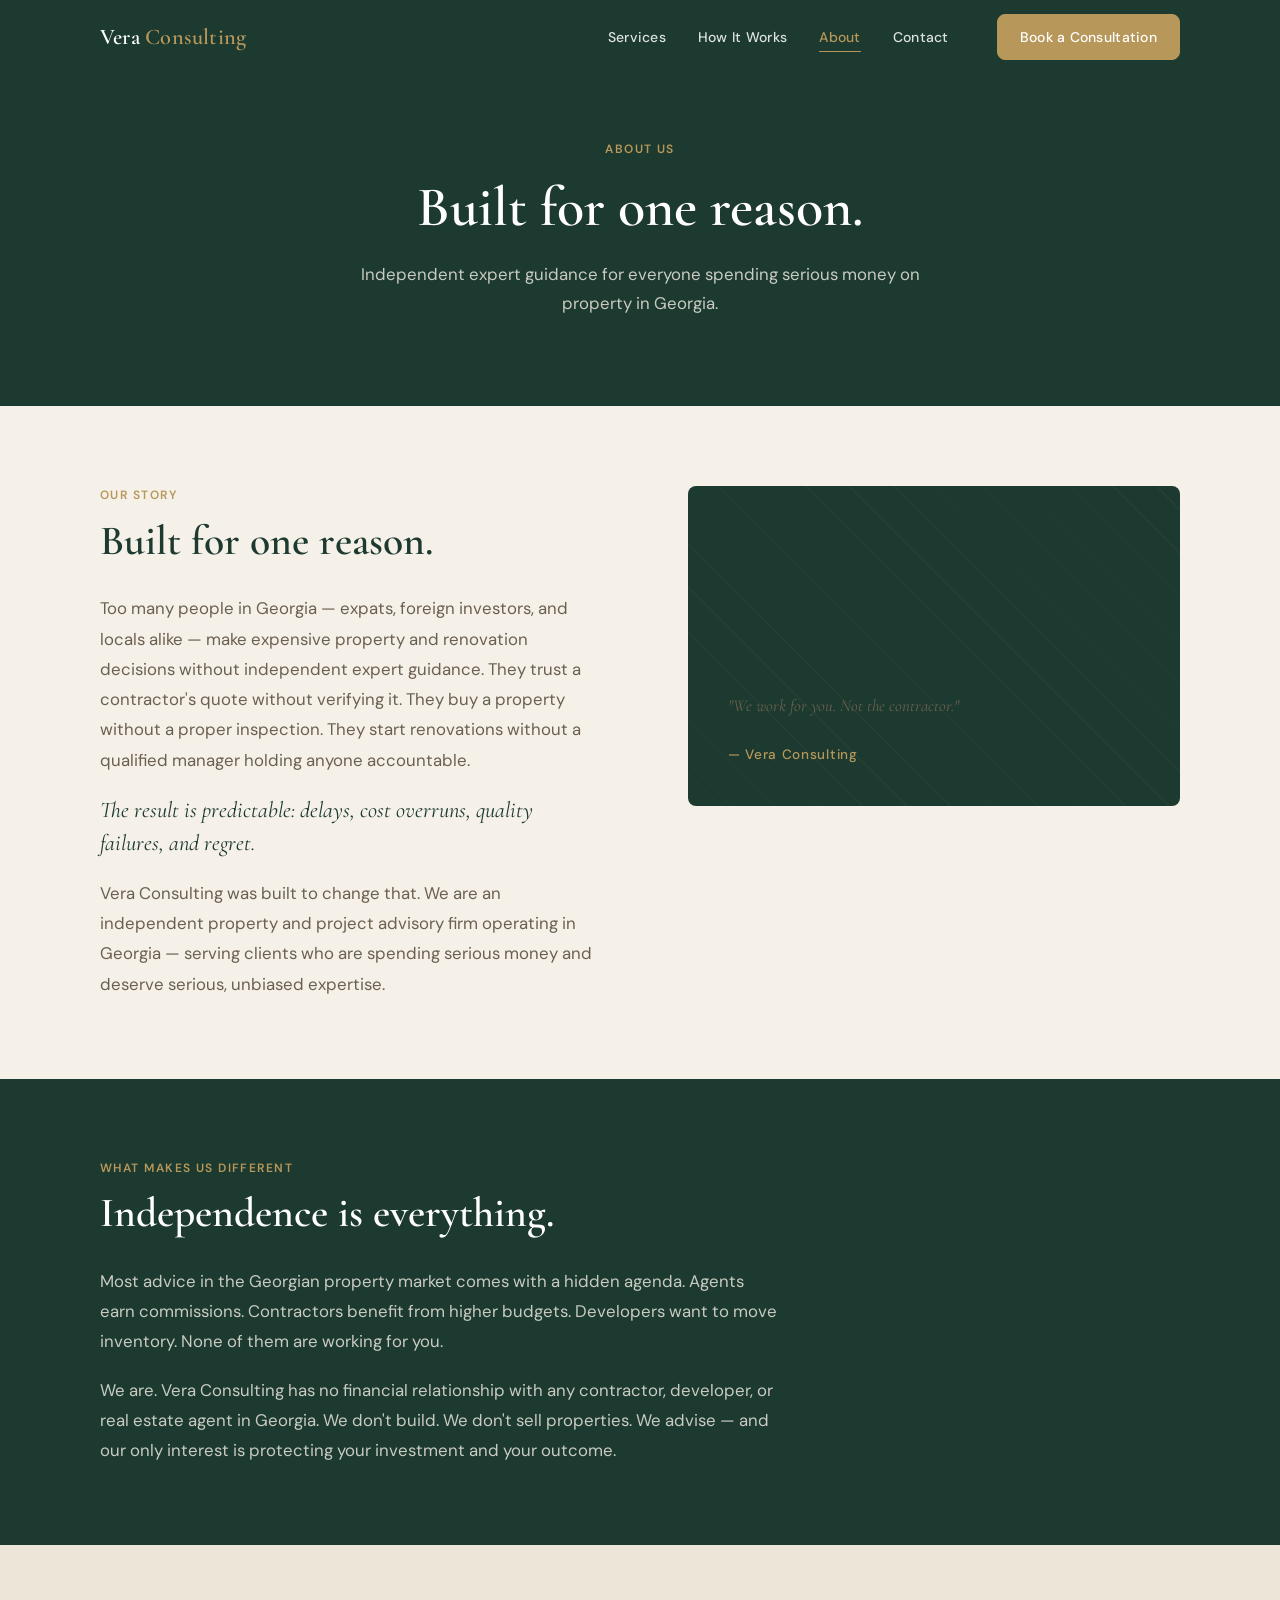
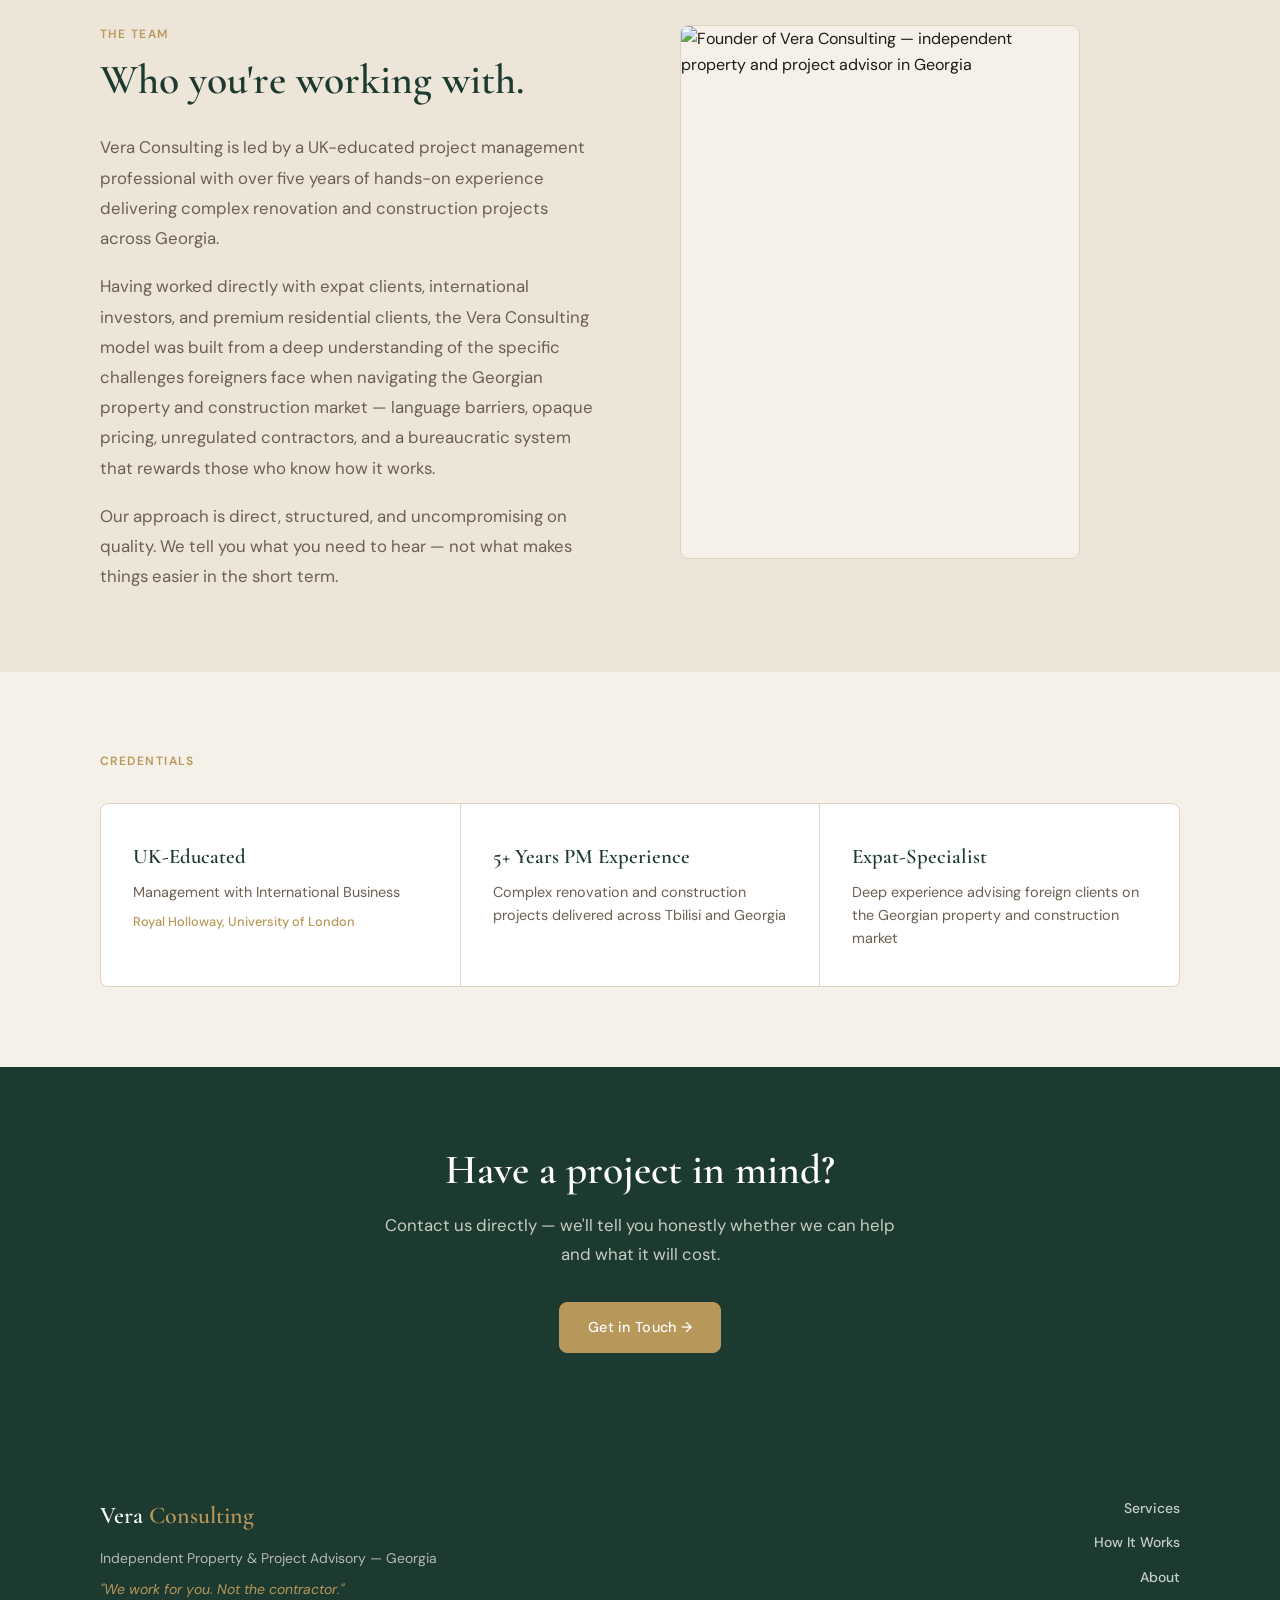
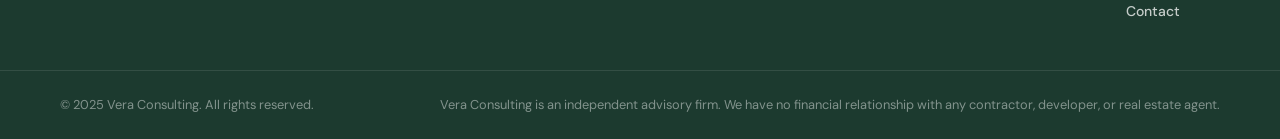
==== about.html @ 8b82d1dd "Initial build — Vera Consulting website Complete 5-page static site: homepage, services, how it work" ====
<!DOCTYPE html>
<html lang="en">
<head>
  <meta charset="UTF-8" />
  <meta name="viewport" content="width=device-width, initial-scale=1.0" />
  <title>About Vera Consulting | Independent Property Advisors in Tbilisi</title>
  <meta name="description" content="UK-educated project management professionals. 5+ years experience in Georgia. Fully independent — no contractor relationships, no hidden agendas." />

  <link rel="preconnect" href="https://fonts.googleapis.com" />
  <link rel="preconnect" href="https://fonts.gstatic.com" crossorigin />
  <link href="https://fonts.googleapis.com/css2?family=Cormorant+Garamond:ital,wght@0,400;0,600;0,700;1,400;1,600&family=DM+Sans:wght@300;400;500;600;700&display=swap" rel="stylesheet" />

  <script src="https://unpkg.com/lucide@latest/dist/umd/lucide.min.js" defer></script>

  <link rel="stylesheet" href="css/reset.css" />
  <link rel="stylesheet" href="css/variables.css" />
  <link rel="stylesheet" href="css/global.css" />
  <link rel="stylesheet" href="css/components.css" />
  <link rel="stylesheet" href="css/pages/about.css" />

  <style>
    .fade-up {
      opacity: 0;
      transform: translateY(24px);
      transition: opacity 0.6s ease, transform 0.6s ease;
    }
    .fade-up.visible {
      opacity: 1;
      transform: translateY(0);
    }
  </style>
</head>
<body>

  <!-- ═══ NAVIGATION ═══════════════════════════════════ -->
  <nav class="nav nav--solid" id="nav" aria-label="Main navigation">
    <div class="nav-inner">
      <a href="index.html" class="nav-brand">Vera <span>Consulting</span></a>
      <ul class="nav-links">
        <li><a href="services.html">Services</a></li>
        <li><a href="how-it-works.html">How It Works</a></li>
        <li><a href="about.html" class="active">About</a></li>
        <li><a href="contact.html">Contact</a></li>
      </ul>
      <a href="contact.html" class="btn btn-gold nav-cta">Book a Consultation</a>
      <button class="nav-hamburger" id="navToggle" aria-label="Open menu" aria-expanded="false" aria-controls="navMobile">
        <span></span><span></span><span></span>
      </button>
    </div>
  </nav>

  <div class="nav-mobile" id="navMobile">
    <nav class="nav-mobile-links">
      <a href="services.html">Services</a>
      <a href="how-it-works.html">How It Works</a>
      <a href="about.html" class="active">About</a>
      <a href="contact.html">Contact</a>
    </nav>
    <div class="nav-mobile-footer">
      <a href="contact.html" class="btn btn-gold">Book a Consultation</a>
      <a href="https://wa.me/995595400404?text=Hi%2C%20I%27m%20interested%20in%20a%20Vera%20Consulting%20service%20for%20a%20property%20in%20Georgia."
         class="nav-mobile-whatsapp" target="_blank" rel="noopener noreferrer">
        <i data-lucide="message-circle" width="18" height="18"></i>
        Message on WhatsApp
      </a>
    </div>
  </div>

  <main>

    <!-- ═══ PAGE HERO ════════════════════════════════════ -->
    <section class="page-hero" aria-labelledby="page-title">
      <div class="container">
        <span class="section-label section-label--center">About Us</span>
        <h1 id="page-title">Built for one reason.</h1>
        <p>
          Independent expert guidance for everyone spending serious money on property in Georgia.
        </p>
      </div>
    </section>

    <!-- ═══ OPENING ══════════════════════════════════════ -->
    <section class="about-opening" aria-labelledby="opening-heading">
      <div class="container">
        <div class="about-opening-inner">

          <div class="fade-up">
            <span class="section-label">Our Story</span>
            <h2 id="opening-heading">Built for one reason.</h2>
            <p>
              Too many people in Georgia — expats, foreign investors, and locals alike — make expensive
              property and renovation decisions without independent expert guidance. They trust a
              contractor's quote without verifying it. They buy a property without a proper inspection.
              They start renovations without a qualified manager holding anyone accountable.
            </p>
            <p class="standout">
              The result is predictable: delays, cost overruns, quality failures, and regret.
            </p>
            <p>
              Vera Consulting was built to change that. We are an independent property and project advisory
              firm operating in Georgia — serving clients who are spending serious money and deserve
              serious, unbiased expertise.
            </p>
          </div>

          <div class="fade-up">
            <div class="about-quote-block">
              <blockquote class="about-quote">
                <p class="about-quote-text">"We work for you. Not the contractor."</p>
                <cite class="about-quote-cite">— Vera Consulting</cite>
              </blockquote>
            </div>
          </div>

        </div>
      </div>
    </section>

    <!-- ═══ INDEPENDENCE ══════════════════════════════════ -->
    <section class="about-independence" aria-labelledby="independence-heading">
      <div class="container">
        <span class="section-label">What Makes Us Different</span>
        <h2 id="independence-heading">Independence is everything.</h2>
        <p>
          Most advice in the Georgian property market comes with a hidden agenda. Agents earn commissions.
          Contractors benefit from higher budgets. Developers want to move inventory. None of them are
          working for you.
        </p>
        <p>
          We are. Vera Consulting has no financial relationship with any contractor, developer, or real
          estate agent in Georgia. We don't build. We don't sell properties. We advise — and our only
          interest is protecting your investment and your outcome.
        </p>
      </div>
    </section>

    <!-- ═══ FOUNDER ═══════════════════════════════════════ -->
    <section class="about-founder" aria-labelledby="founder-heading">
      <div class="container">
        <div class="about-founder-inner">

          <div class="fade-up">
            <span class="section-label">The Team</span>
            <h2 id="founder-heading">Who you're working with.</h2>
            <p>
              Vera Consulting is led by a UK-educated project management professional with over five
              years of hands-on experience delivering complex renovation and construction projects
              across Georgia.
            </p>
            <p>
              Having worked directly with expat clients, international investors, and premium residential
              clients, the Vera Consulting model was built from a deep understanding of the specific
              challenges foreigners face when navigating the Georgian property and construction market —
              language barriers, opaque pricing, unregulated contractors, and a bureaucratic system that
              rewards those who know how it works.
            </p>
            <p>
              Our approach is direct, structured, and uncompromising on quality. We tell you what you
              need to hear — not what makes things easier in the short term.
            </p>
          </div>

          <div class="fade-up">
            <div class="founder-photo">
              <img
                src="images/founder.jpg"
                alt="Founder of Vera Consulting — independent property and project advisor in Georgia"
                loading="lazy"
              />
            </div>
          </div>

        </div>
      </div>
    </section>

    <!-- ═══ CREDENTIALS ═══════════════════════════════════ -->
    <section class="credentials" aria-labelledby="credentials-heading">
      <div class="container">
        <span class="section-label section-label--spaced">Credentials</span>

        <div class="credentials-grid fade-up">

          <div class="credential-item">
            <div class="credential-label">UK-Educated</div>
            <div class="credential-detail">Management with International Business</div>
            <div class="credential-sub">Royal Holloway, University of London</div>
          </div>

          <div class="credential-item">
            <div class="credential-label">5+ Years PM Experience</div>
            <div class="credential-detail">Complex renovation and construction projects delivered across Tbilisi and Georgia</div>
          </div>

          <div class="credential-item">
            <div class="credential-label">Expat-Specialist</div>
            <div class="credential-detail">Deep experience advising foreign clients on the Georgian property and construction market</div>
          </div>

        </div>
      </div>
    </section>

    <!-- ═══ CTA ═══════════════════════════════════════════ -->
    <section class="cta-section" aria-labelledby="about-cta-heading">
      <div class="container">
        <h2 id="about-cta-heading">Have a project in mind?</h2>
        <p>
          Contact us directly — we'll tell you honestly whether we can help and what it will cost.
        </p>
        <a href="contact.html" class="btn btn-gold">Get in Touch →</a>
      </div>
    </section>

  </main>

  <footer class="footer">
    <div class="footer-inner">
      <div class="footer-brand">
        <div class="footer-logo">Vera <span>Consulting</span></div>
        <p>Independent Property &amp; Project Advisory — Georgia</p>
        <p class="footer-tagline">"We work for you. Not the contractor."</p>
      </div>
      <nav class="footer-nav" aria-label="Footer navigation">
        <a href="services.html">Services</a>
        <a href="how-it-works.html">How It Works</a>
        <a href="about.html">About</a>
        <a href="contact.html">Contact</a>
      </nav>
    </div>
    <div class="footer-bottom">
      <p>© 2025 Vera Consulting. All rights reserved.</p>
      <p>Vera Consulting is an independent advisory firm. We have no financial relationship with any contractor, developer, or real estate agent.</p>
    </div>
  </footer>

  <script src="js/nav.js"></script>
  <script src="js/main.js"></script>
  <script>if (typeof lucide !== 'undefined') lucide.createIcons();</script>
</body>
</html>
---- css/variables.css ----
:root {
  /* Colors */
  --green:       #1C3A2F;
  --green-light: #2d5a44;
  --gold:        #B8975A;
  --gold-light:  #d4b07a;
  --cream:       #F5F0E8;
  --cream-dark:  #ede6d8;
  --text:        #1A1A1A;
  --text-muted:  #6b6050;
  --border:      #ddd5c4;
  --white:       #ffffff;

  /* Typography */
  --font-display: 'Cormorant Garamond', Georgia, serif;
  --font-body:    'DM Sans', sans-serif;

  /* Sizing */
  --max-width: 1200px;
  --section-padding-mobile: 48px 0;
  --section-padding-desktop: 80px 0;

  /* Transitions */
  --transition: 0.25s ease;

  /* Border radius */
  --radius: 8px;
  --radius-sm: 4px;
}
---- css/global.css ----
body {
  font-family: var(--font-body);
  font-weight: 400;
  font-size: 16px;
  color: var(--text);
  background-color: var(--cream);
}

/* ─── Typography ─────────────────────────────── */

h1, h2, h3, h4 {
  font-family: var(--font-display);
  font-weight: 600;
  line-height: 1.15;
  color: var(--green);
}

h1 { font-size: clamp(2.2rem, 5vw, 3.5rem); }
h2 { font-size: clamp(1.8rem, 3.5vw, 2.6rem); }
h3 { font-size: clamp(1.3rem, 2.5vw, 1.7rem); }
h4 { font-size: 1.15rem; }

p {
  font-family: var(--font-body);
  font-size: 1rem;
  line-height: 1.75;
  color: var(--text);
}

.text-muted {
  color: var(--text-muted);
}

.display-italic {
  font-family: var(--font-display);
  font-style: italic;
  font-weight: 400;
}

/* ─── Layout ─────────────────────────────────── */

.container {
  width: 100%;
  max-width: var(--max-width);
  margin: 0 auto;
  padding: 0 20px;
}

@media (min-width: 768px) {
  .container {
    padding: 0 40px;
  }
}

@media (min-width: 1280px) {
  .container {
    padding: 0 60px;
  }
}

.section {
  padding: var(--section-padding-mobile);
}

@media (min-width: 1024px) {
  .section {
    padding: var(--section-padding-desktop);
  }
}

.section--green {
  background-color: var(--green);
}

.section--green h2,
.section--green h3,
.section--green h4 {
  color: var(--white);
}

.section--green p {
  color: rgba(245, 240, 232, 0.85);
}

.section--cream-dark {
  background-color: var(--cream-dark);
}

/* ─── Section headings ───────────────────────── */

.section-label {
  font-family: var(--font-body);
  font-size: 0.75rem;
  font-weight: 600;
  letter-spacing: 0.12em;
  text-transform: uppercase;
  color: var(--gold);
  margin-bottom: 12px;
  display: block;
}

.section-label--center {
  text-align: center;
  margin-bottom: 16px;
}

.page-hero-note {
  margin-top: 16px;
  font-size: 0.875rem;
  color: rgba(245, 240, 232, 0.5);
  font-style: italic;
}

.price-suffix {
  font-size: 1rem;
  font-weight: 400;
  color: var(--text-muted);
}

.section-label--spaced {
  margin-bottom: 32px;
}

.card-single {
  max-width: 640px;
}

.section-heading {
  margin-bottom: 16px;
}

.section-subheading {
  font-size: 1.05rem;
  color: var(--text-muted);
  max-width: 620px;
  margin-bottom: 40px;
  line-height: 1.75;
}

.section-heading + .section-subheading {
  margin-top: 12px;
}

/* ─── Utilities ──────────────────────────────── */

.text-center { text-align: center; }
.text-center .section-subheading { margin-left: auto; margin-right: auto; }

.gold-line {
  display: block;
  width: 36px;
  height: 2px;
  background: var(--gold);
  margin-bottom: 20px;
}

.visually-hidden {
  position: absolute;
  width: 1px;
  height: 1px;
  padding: 0;
  margin: -1px;
  overflow: hidden;
  clip: rect(0, 0, 0, 0);
  white-space: nowrap;
  border: 0;
}

/* ─── Text links ─────────────────────────────── */

.text-link {
  font-family: var(--font-body);
  font-weight: 500;
  font-size: 0.95rem;
  color: var(--gold);
  display: inline-flex;
  align-items: center;
  gap: 6px;
  transition: color var(--transition), gap var(--transition);
}

.text-link:hover {
  color: var(--gold-light);
  gap: 10px;
}
---- css/components.css ----
/* ════════════════════════════════════════════════
   COMPONENTS.CSS
   Nav · Footer · Buttons · Cards
   ════════════════════════════════════════════════ */

/* ─── Buttons ────────────────────────────────── */

.btn {
  display: inline-flex;
  align-items: center;
  justify-content: center;
  gap: 8px;
  font-family: var(--font-body);
  font-weight: 500;
  font-size: 0.9rem;
  letter-spacing: 0.02em;
  padding: 13px 28px;
  border-radius: var(--radius);
  border: 1.5px solid transparent;
  transition: background var(--transition), color var(--transition),
              border-color var(--transition), transform var(--transition);
  white-space: nowrap;
  cursor: pointer;
  text-decoration: none;
}

.btn:active {
  transform: translateY(1px);
}

/* Gold / Primary */
.btn-gold {
  background: var(--gold);
  color: var(--white);
  border-color: var(--gold);
}

.btn-gold:hover {
  background: var(--gold-light);
  border-color: var(--gold-light);
}

/* Ghost (outline) */
.btn-ghost {
  background: transparent;
  color: var(--gold);
  border-color: var(--gold);
}

.btn-ghost:hover {
  background: var(--gold);
  color: var(--white);
}

/* Dark green */
.btn-dark {
  background: var(--green);
  color: var(--white);
  border-color: var(--green);
}

.btn-dark:hover {
  background: var(--green-light);
  border-color: var(--green-light);
}

/* Ghost on dark backgrounds */
.btn-ghost-light {
  background: transparent;
  color: var(--white);
  border-color: rgba(255, 255, 255, 0.5);
}

.btn-ghost-light:hover {
  background: rgba(255, 255, 255, 0.1);
  border-color: var(--white);
}

/* ─── Navigation ─────────────────────────────── */

.nav {
  position: fixed;
  top: 0;
  left: 0;
  right: 0;
  z-index: 1000;
  transition: background var(--transition), box-shadow var(--transition),
              padding var(--transition);
  padding: 24px 0;
}

.nav.scrolled {
  background: var(--green);
  box-shadow: 0 2px 20px rgba(0, 0, 0, 0.15);
  padding: 14px 0;
}

.nav.nav--solid {
  background: var(--green);
  padding: 14px 0;
}

.nav-inner {
  max-width: var(--max-width);
  margin: 0 auto;
  padding: 0 20px;
  display: flex;
  align-items: center;
  gap: 32px;
}

@media (min-width: 768px) {
  .nav-inner {
    padding: 0 40px;
  }
}

@media (min-width: 1280px) {
  .nav-inner {
    padding: 0 60px;
  }
}

.nav-brand {
  font-family: var(--font-display);
  font-weight: 600;
  font-size: 1.4rem;
  color: var(--white);
  letter-spacing: 0.01em;
  flex-shrink: 0;
  text-decoration: none;
}

.nav-brand span {
  color: var(--gold);
}

.nav-links {
  display: none;
  align-items: center;
  gap: 32px;
  margin-left: auto;
}

@media (min-width: 1024px) {
  .nav-links {
    display: flex;
  }
}

.nav-links a {
  font-family: var(--font-body);
  font-size: 0.875rem;
  font-weight: 500;
  color: rgba(255, 255, 255, 0.85);
  text-decoration: none;
  letter-spacing: 0.02em;
  transition: color var(--transition);
  padding: 4px 0;
  position: relative;
}

.nav-links a::after {
  content: '';
  position: absolute;
  bottom: -2px;
  left: 0;
  right: 0;
  height: 1px;
  background: var(--gold);
  transform: scaleX(0);
  transition: transform var(--transition);
}

.nav-links a:hover,
.nav-links a.active {
  color: var(--white);
}

.nav-links a:hover::after,
.nav-links a.active::after {
  transform: scaleX(1);
}

.nav-links a.active {
  color: var(--gold);
}

.nav-cta {
  display: none;
  margin-left: 16px;
  flex-shrink: 0;
  font-size: 0.875rem;
  padding: 11px 22px;
}

@media (min-width: 1024px) {
  .nav-cta {
    display: inline-flex;
  }
}

/* Hamburger */
.nav-hamburger {
  display: flex;
  flex-direction: column;
  justify-content: center;
  gap: 5px;
  width: 36px;
  height: 36px;
  margin-left: auto;
  padding: 4px;
  cursor: pointer;
  background: none;
  border: none;
}

@media (min-width: 1024px) {
  .nav-hamburger {
    display: none;
  }
}

.nav-hamburger span {
  display: block;
  width: 22px;
  height: 1.5px;
  background: var(--white);
  border-radius: 2px;
  transition: transform var(--transition), opacity var(--transition);
}

.nav-hamburger.open span:nth-child(1) {
  transform: translateY(6.5px) rotate(45deg);
}

.nav-hamburger.open span:nth-child(2) {
  opacity: 0;
}

.nav-hamburger.open span:nth-child(3) {
  transform: translateY(-6.5px) rotate(-45deg);
}

/* Mobile overlay */
.nav-mobile {
  display: flex;
  flex-direction: column;
  position: fixed;
  inset: 0;
  background: var(--green);
  z-index: 999;
  padding: 100px 40px 60px;
  transform: translateX(100%);
  transition: transform 0.35s cubic-bezier(0.4, 0, 0.2, 1);
  overflow-y: auto;
}

.nav-mobile.open {
  transform: translateX(0);
}

.nav-mobile-links {
  display: flex;
  flex-direction: column;
  gap: 8px;
}

.nav-mobile-links a {
  font-family: var(--font-display);
  font-size: 2rem;
  font-weight: 600;
  color: var(--white);
  padding: 12px 0;
  border-bottom: 1px solid rgba(255, 255, 255, 0.1);
  text-decoration: none;
  transition: color var(--transition);
}

.nav-mobile-links a:hover,
.nav-mobile-links a.active {
  color: var(--gold);
}

.nav-mobile-footer {
  margin-top: auto;
  padding-top: 40px;
}

.nav-mobile-footer .btn {
  width: 100%;
  justify-content: center;
  font-size: 1rem;
  padding: 16px 28px;
}

.nav-mobile-whatsapp {
  margin-top: 16px;
  display: flex;
  align-items: center;
  gap: 10px;
  color: rgba(255, 255, 255, 0.7);
  font-size: 0.9rem;
  transition: color var(--transition);
}

.nav-mobile-whatsapp:hover {
  color: var(--white);
}

/* ─── Footer ─────────────────────────────────── */

.footer {
  background: var(--green);
  color: var(--white);
}

.footer-inner {
  max-width: var(--max-width);
  margin: 0 auto;
  padding: 56px 20px 40px;
  display: flex;
  flex-direction: column;
  gap: 40px;
}

@media (min-width: 768px) {
  .footer-inner {
    padding: 64px 40px 48px;
    flex-direction: row;
    justify-content: space-between;
    align-items: flex-start;
  }
}

@media (min-width: 1280px) {
  .footer-inner {
    padding: 64px 60px 48px;
  }
}

.footer-logo {
  font-family: var(--font-display);
  font-weight: 600;
  font-size: 1.5rem;
  color: var(--white);
  margin-bottom: 12px;
}

.footer-logo span {
  color: var(--gold);
}

.footer-brand p {
  color: rgba(245, 240, 232, 0.7);
  font-size: 0.875rem;
  line-height: 1.6;
}

.footer-tagline {
  margin-top: 8px;
  font-style: italic;
  color: var(--gold) !important;
}

.footer-nav {
  display: flex;
  flex-direction: column;
  gap: 12px;
}

@media (min-width: 768px) {
  .footer-nav {
    align-items: flex-end;
  }
}

.footer-nav a {
  font-size: 0.875rem;
  font-weight: 500;
  color: rgba(255, 255, 255, 0.75);
  text-decoration: none;
  transition: color var(--transition);
}

.footer-nav a:hover {
  color: var(--gold);
}

.footer-bottom {
  border-top: 1px solid rgba(255, 255, 255, 0.1);
  padding: 20px;
  text-align: center;
  display: flex;
  flex-direction: column;
  gap: 8px;
}

@media (min-width: 768px) {
  .footer-bottom {
    padding: 24px 40px;
    flex-direction: row;
    justify-content: space-between;
    text-align: left;
  }
}

@media (min-width: 1280px) {
  .footer-bottom {
    padding: 24px 60px;
  }
}

.footer-bottom p {
  font-size: 0.8rem;
  color: rgba(255, 255, 255, 0.45);
  line-height: 1.5;
}

/* ─── Cards ──────────────────────────────────── */

.card {
  background: var(--white);
  border-radius: var(--radius);
  padding: 32px;
  border: 1px solid var(--border);
}

.card--cream {
  background: var(--cream);
}

.card--cream-dark {
  background: var(--cream-dark);
}

.card-gold-bar {
  display: block;
  width: 36px;
  height: 3px;
  background: var(--gold);
  margin-bottom: 24px;
}

/* Pillar cards */
.pillar-card {
  padding: 32px 0;
}

.pillar-card h3 {
  font-size: 1.2rem;
  margin-bottom: 12px;
}

.pillar-card p {
  font-size: 0.95rem;
  color: var(--text-muted);
  line-height: 1.7;
}

/* Service cards */
.service-card {
  background: var(--white);
  border-radius: var(--radius);
  padding: 32px;
  border: 1px solid var(--border);
  display: flex;
  flex-direction: column;
  transition: box-shadow var(--transition), transform var(--transition);
}

.service-card:hover {
  box-shadow: 0 8px 32px rgba(28, 58, 47, 0.08);
  transform: translateY(-2px);
}

.service-card-badge {
  display: inline-block;
  font-size: 0.7rem;
  font-weight: 600;
  letter-spacing: 0.08em;
  text-transform: uppercase;
  color: var(--gold);
  border: 1px solid var(--gold);
  border-radius: 100px;
  padding: 3px 10px;
  margin-bottom: 16px;
  align-self: flex-start;
}

.service-card-price {
  font-family: var(--font-display);
  font-size: 1.5rem;
  font-weight: 600;
  color: var(--green);
  margin: 8px 0 16px;
}

.service-card-delivery {
  margin-top: 20px;
  padding-top: 20px;
  border-top: 1px solid var(--border);
  font-size: 0.82rem;
  color: var(--text-muted);
  display: flex;
  align-items: flex-start;
  gap: 8px;
}

.service-card-delivery svg {
  flex-shrink: 0;
  margin-top: 1px;
}

/* Who we serve cards */
.serve-card {
  background: var(--cream);
  border-radius: var(--radius);
  padding: 32px;
  border-top: 3px solid var(--gold);
}

.serve-card h3 {
  color: var(--green);
  font-size: 1.2rem;
  margin-bottom: 12px;
}

.serve-card p {
  font-size: 0.95rem;
  color: var(--text-muted);
  line-height: 1.75;
}

/* Commitment cards */
.commitment-card {
  padding: 32px;
  background: rgba(255, 255, 255, 0.06);
  border-radius: var(--radius);
  border: 1px solid rgba(255, 255, 255, 0.1);
}

.commitment-card h3 {
  color: var(--white);
  font-size: 1.2rem;
  margin-bottom: 10px;
}

.commitment-card p {
  color: rgba(245, 240, 232, 0.75);
  font-size: 0.9rem;
  line-height: 1.7;
}

/* Grid layouts for cards */
.cards-grid {
  display: grid;
  grid-template-columns: 1fr;
  gap: 24px;
}

@media (min-width: 768px) {
  .cards-grid--2 {
    grid-template-columns: repeat(2, 1fr);
  }
  .cards-grid--3 {
    grid-template-columns: repeat(2, 1fr);
  }
}

@media (min-width: 1024px) {
  .cards-grid--3 {
    grid-template-columns: repeat(3, 1fr);
  }
}

/* ─── CTA Section ────────────────────────────── */

.cta-section {
  background: var(--green);
  padding: var(--section-padding-mobile);
  text-align: center;
}

@media (min-width: 1024px) {
  .cta-section {
    padding: var(--section-padding-desktop);
  }
}

.cta-section h2 {
  color: var(--white);
  margin-bottom: 16px;
}

.cta-section p {
  color: rgba(245, 240, 232, 0.8);
  max-width: 520px;
  margin: 0 auto 32px;
  font-size: 1.05rem;
}

/* ─── Page hero (inner pages) ────────────────── */

.page-hero {
  background: var(--green);
  padding: 120px 0 72px;
  text-align: center;
}

@media (min-width: 1024px) {
  .page-hero {
    padding: 140px 0 88px;
  }
}

.page-hero h1 {
  color: var(--white);
  margin-bottom: 20px;
  max-width: 700px;
  margin-left: auto;
  margin-right: auto;
}

.page-hero p {
  color: rgba(245, 240, 232, 0.8);
  max-width: 600px;
  margin: 0 auto;
  font-size: 1.05rem;
  line-height: 1.75;
}

.page-hero p + p {
  margin-top: 14px;
}

/* ─── Icon wrapper ───────────────────────────── */

.icon-wrap {
  display: inline-flex;
  align-items: center;
  justify-content: center;
  width: 44px;
  height: 44px;
  border-radius: 50%;
  background: rgba(184, 151, 90, 0.1);
  margin-bottom: 20px;
  color: var(--gold);
  flex-shrink: 0;
}

/* ─── Step teaser row ────────────────────────── */

.steps-row {
  display: flex;
  flex-direction: column;
  gap: 32px;
}

@media (min-width: 768px) {
  .steps-row {
    flex-direction: row;
    gap: 0;
  }
}

.step-item {
  flex: 1;
  text-align: center;
  padding: 0 20px;
  position: relative;
}

@media (min-width: 768px) {
  .step-item:not(:last-child)::after {
    content: '';
    position: absolute;
    top: 22px;
    right: 0;
    width: 1px;
    height: 40px;
    background: var(--border);
  }
}

.step-num {
  font-family: var(--font-display);
  font-size: 3rem;
  font-weight: 400;
  color: var(--gold);
  line-height: 1;
  margin-bottom: 12px;
  display: block;
}

.step-label {
  font-size: 0.875rem;
  font-weight: 500;
  color: var(--green);
}
---- css/pages/about.css ----
/* ─── Opening section ────────────────────────── */

.about-opening {
  padding: var(--section-padding-mobile);
  background: var(--cream);
}

@media (min-width: 1024px) {
  .about-opening {
    padding: var(--section-padding-desktop);
  }
}

.about-opening-inner {
  display: grid;
  grid-template-columns: 1fr;
  gap: 48px;
  align-items: start;
}

@media (min-width: 1024px) {
  .about-opening-inner {
    grid-template-columns: 1fr 1fr;
    gap: 96px;
  }
}

.about-opening h2 {
  margin-bottom: 28px;
}

.about-opening p {
  color: var(--text-muted);
  font-size: 1.05rem;
  line-height: 1.8;
}

.about-opening p + p {
  margin-top: 18px;
}

.about-opening p.standout {
  font-family: var(--font-display);
  font-size: 1.4rem;
  font-style: italic;
  color: var(--green);
  line-height: 1.5;
}

/* ─── Opening quote block ────────────────────── */

.about-quote-block {
  background: var(--green);
  border-radius: var(--radius);
  padding: 40px;
  height: 100%;
  min-height: 320px;
  display: flex;
  flex-direction: column;
  justify-content: flex-end;
  position: relative;
  overflow: hidden;
}

.about-quote-block::before {
  content: '';
  position: absolute;
  inset: 0;
  background-image: repeating-linear-gradient(
    45deg,
    transparent,
    transparent 30px,
    rgba(184, 151, 90, 0.06) 30px,
    rgba(184, 151, 90, 0.06) 31px
  );
  pointer-events: none;
}

.about-quote {
  position: relative;
  z-index: 1;
}

.about-quote-text {
  font-family: var(--font-display);
  font-style: italic;
  font-size: 1.5rem;
  color: var(--white);
  line-height: 1.5;
  margin-bottom: 20px;
}

.about-quote-cite {
  font-family: var(--font-body);
  font-size: 0.85rem;
  color: var(--gold);
  font-style: normal;
  font-weight: 500;
  letter-spacing: 0.05em;
}

/* ─── Independence section ───────────────────── */

.about-independence {
  padding: var(--section-padding-mobile);
  background: var(--green);
}

@media (min-width: 1024px) {
  .about-independence {
    padding: var(--section-padding-desktop);
  }
}

.about-independence h2 {
  color: var(--white);
  max-width: 640px;
  margin-bottom: 28px;
}

.about-independence p {
  color: rgba(245, 240, 232, 0.8);
  font-size: 1.05rem;
  line-height: 1.8;
  max-width: 680px;
}

.about-independence p + p {
  margin-top: 18px;
}

/* ─── Founder section ────────────────────────── */

.about-founder {
  padding: var(--section-padding-mobile);
  background: var(--cream-dark);
}

@media (min-width: 1024px) {
  .about-founder {
    padding: var(--section-padding-desktop);
  }
}

.about-founder-inner {
  display: grid;
  grid-template-columns: 1fr;
  gap: 48px;
  align-items: start;
}

@media (min-width: 1024px) {
  .about-founder-inner {
    grid-template-columns: 1fr 1fr;
    gap: 80px;
  }
}

.about-founder h2 {
  margin-bottom: 28px;
}

.about-founder p {
  color: var(--text-muted);
  font-size: 1.05rem;
  line-height: 1.8;
}

.about-founder p + p {
  margin-top: 18px;
}

.founder-photo {
  aspect-ratio: 3 / 4;
  border-radius: var(--radius);
  overflow: hidden;
  background: var(--cream);
  border: 1px solid var(--border);
  display: flex;
  align-items: center;
  justify-content: center;
  max-width: 400px;
}

.founder-photo img {
  width: 100%;
  height: 100%;
  object-fit: cover;
}

.founder-photo-placeholder {
  display: flex;
  flex-direction: column;
  align-items: center;
  gap: 12px;
  color: var(--text-muted);
  text-align: center;
  padding: 40px;
}

.founder-photo-placeholder svg {
  opacity: 0.3;
}

.founder-photo-placeholder span {
  font-size: 0.85rem;
  opacity: 0.6;
}

/* ─── Credentials bar ────────────────────────── */

.credentials {
  padding: var(--section-padding-mobile);
  background: var(--cream);
}

@media (min-width: 1024px) {
  .credentials {
    padding: var(--section-padding-desktop);
  }
}

.credentials-grid {
  display: grid;
  grid-template-columns: 1fr;
  gap: 1px;
  background: var(--border);
  border: 1px solid var(--border);
  border-radius: var(--radius);
  overflow: hidden;
}

@media (min-width: 768px) {
  .credentials-grid {
    grid-template-columns: repeat(3, 1fr);
  }
}

.credential-item {
  background: var(--white);
  padding: 36px 32px;
  display: flex;
  flex-direction: column;
  gap: 8px;
}

.credential-label {
  font-family: var(--font-display);
  font-size: 1.3rem;
  font-weight: 600;
  color: var(--green);
}

.credential-detail {
  font-size: 0.9rem;
  color: var(--text-muted);
  line-height: 1.6;
}

.credential-sub {
  font-size: 0.8rem;
  color: var(--gold);
  font-weight: 500;
}
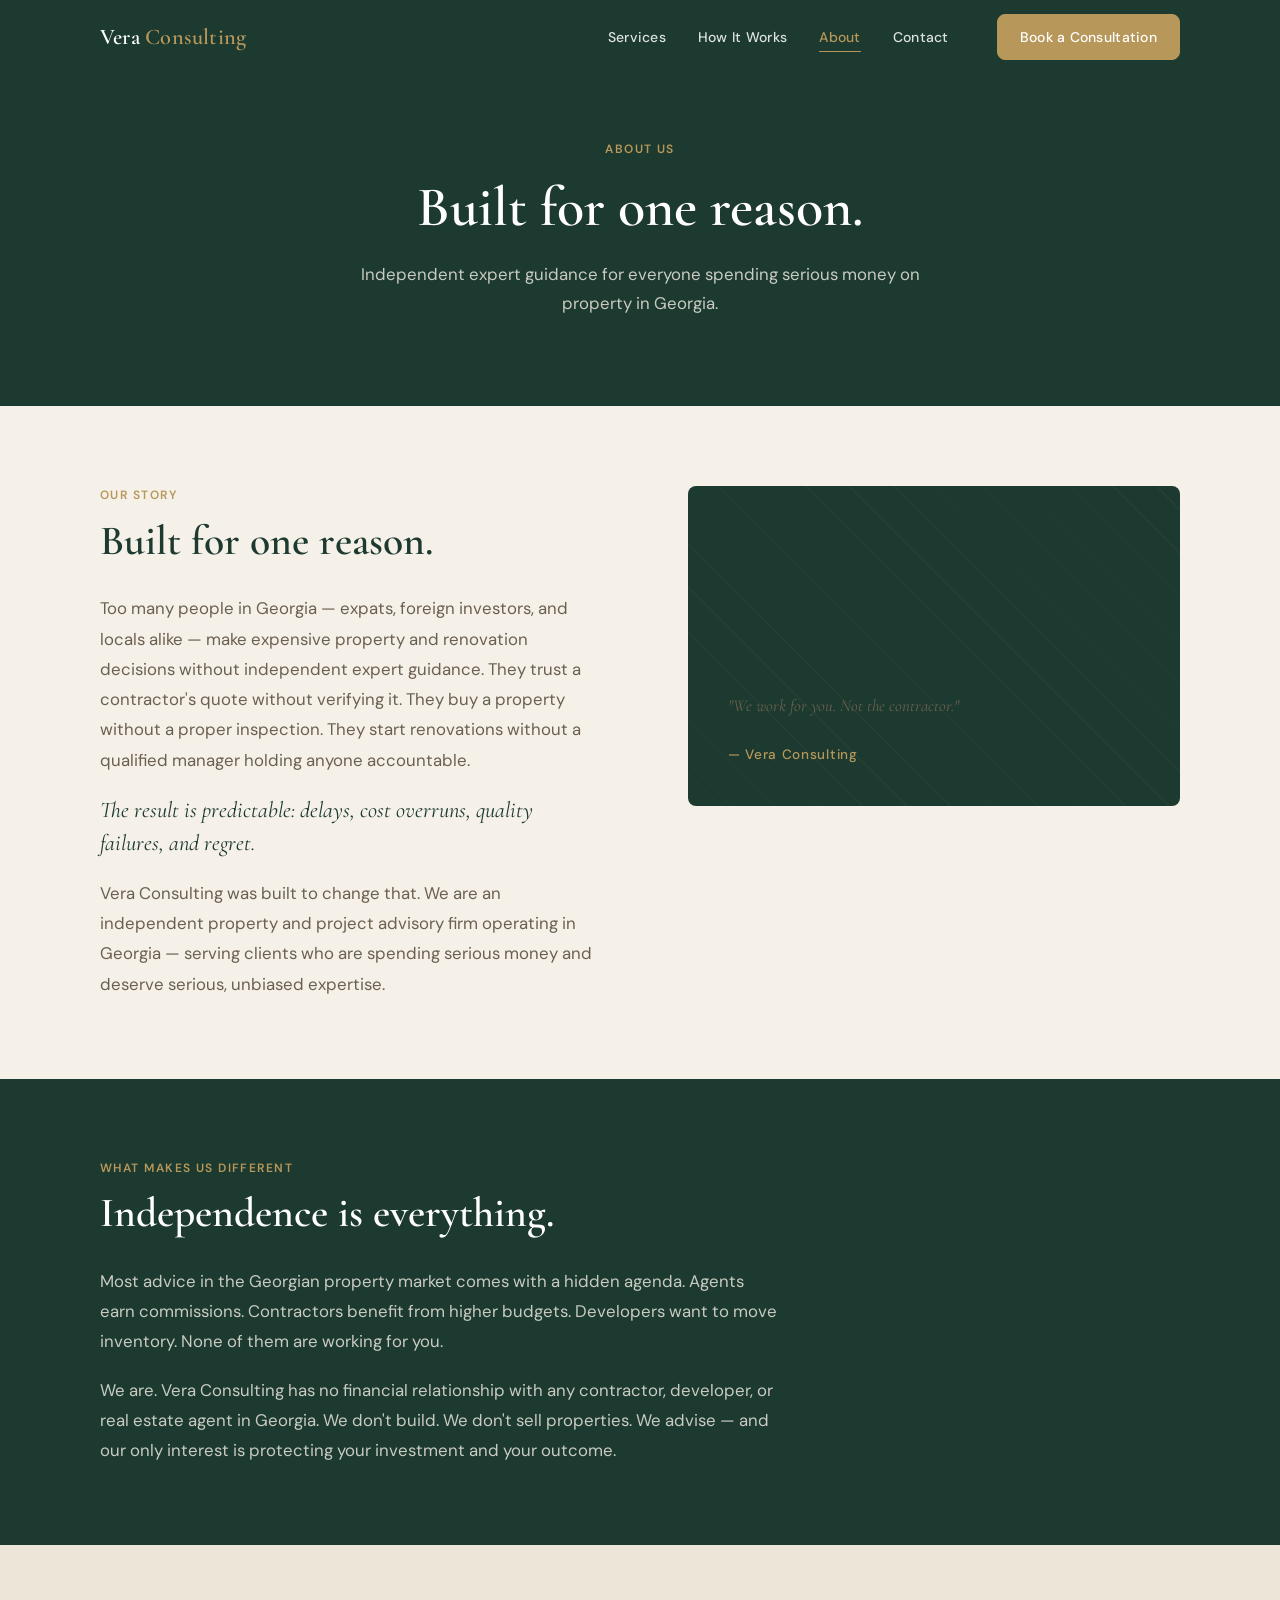
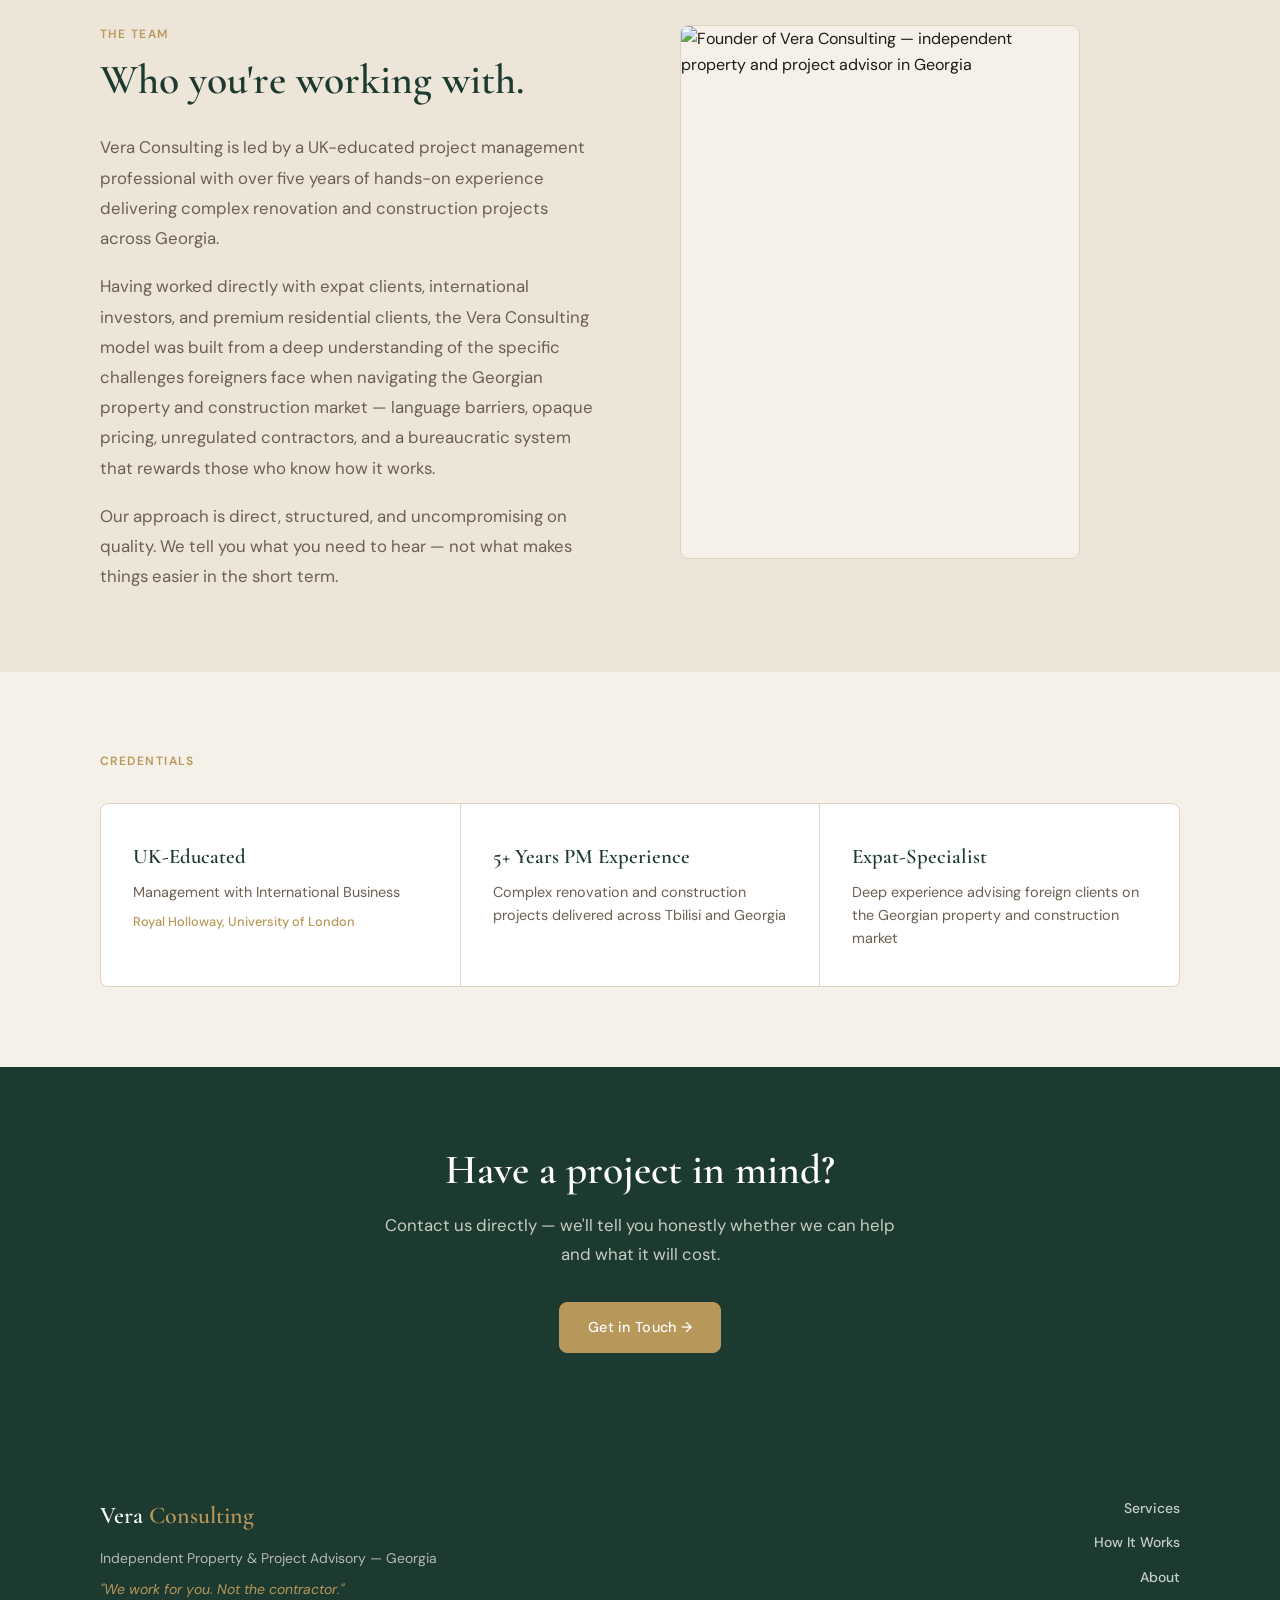
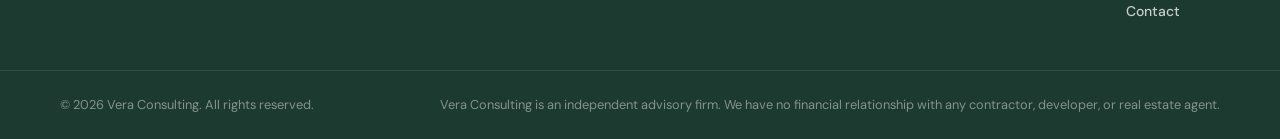
==== commit 0b262b9a: "chagpt changes" ====
--- a/about.html
+++ b/about.html
@@ -5,12 +5,23 @@
   <meta name="viewport" content="width=device-width, initial-scale=1.0" />
   <title>About Vera Consulting | Independent Property Advisors in Tbilisi</title>
   <meta name="description" content="UK-educated project management professionals. 5+ years experience in Georgia. Fully independent — no contractor relationships, no hidden agendas." />
+  <link rel="canonical" href="https://vera-consulting.netlify.app/about" />
+  <meta property="og:type" content="website" />
+  <meta property="og:title" content="About Vera Consulting" />
+  <meta property="og:description" content="Independent property and project advisors in Tbilisi with UK education and hands-on Georgian project experience." />
+  <meta property="og:url" content="https://vera-consulting.netlify.app/about" />
+  <meta property="og:site_name" content="Vera Consulting" />
+  <meta property="og:image" content="https://vera-consulting.netlify.app/images/founder.jpg" />
+  <meta name="twitter:card" content="summary_large_image" />
+  <meta name="twitter:title" content="About Vera Consulting" />
+  <meta name="twitter:description" content="Independent property advisors working only for the client, never the contractor." />
+  <meta name="twitter:image" content="https://vera-consulting.netlify.app/images/founder.jpg" />
 
   <link rel="preconnect" href="https://fonts.googleapis.com" />
   <link rel="preconnect" href="https://fonts.gstatic.com" crossorigin />
-  <link href="https://fonts.googleapis.com/css2?family=Cormorant+Garamond:ital,wght@0,400;0,600;0,700;1,400;1,600&family=DM+Sans:wght@300;400;500;600;700&display=swap" rel="stylesheet" />
-
-  <script src="https://unpkg.com/lucide@latest/dist/umd/lucide.min.js" defer></script>
+  <link href="https://fonts.googleapis.com/css2?family=Cormorant+Garamond:ital,wght@0,400;0,600;0,700;1,400;1,600&amp;family=DM+Sans:wght@300;400;500;600;700&amp;display=swap" rel="stylesheet" />
+
+  <script src="https://unpkg.com/lucide@0.468.0/dist/umd/lucide.min.js" defer></script>
 
   <link rel="stylesheet" href="css/reset.css" />
   <link rel="stylesheet" href="css/variables.css" />
@@ -49,8 +60,8 @@
     </div>
   </nav>
 
-  <div class="nav-mobile" id="navMobile">
-    <nav class="nav-mobile-links">
+  <div class="nav-mobile" id="navMobile" aria-hidden="true" inert>
+    <nav class="nav-mobile-links" aria-label="Mobile navigation">
       <a href="services.html">Services</a>
       <a href="how-it-works.html">How It Works</a>
       <a href="about.html" class="active">About</a>
@@ -229,7 +240,7 @@
       </nav>
     </div>
     <div class="footer-bottom">
-      <p>© 2025 Vera Consulting. All rights reserved.</p>
+      <p>© 2026 Vera Consulting. All rights reserved.</p>
       <p>Vera Consulting is an independent advisory firm. We have no financial relationship with any contractor, developer, or real estate agent.</p>
     </div>
   </footer>
